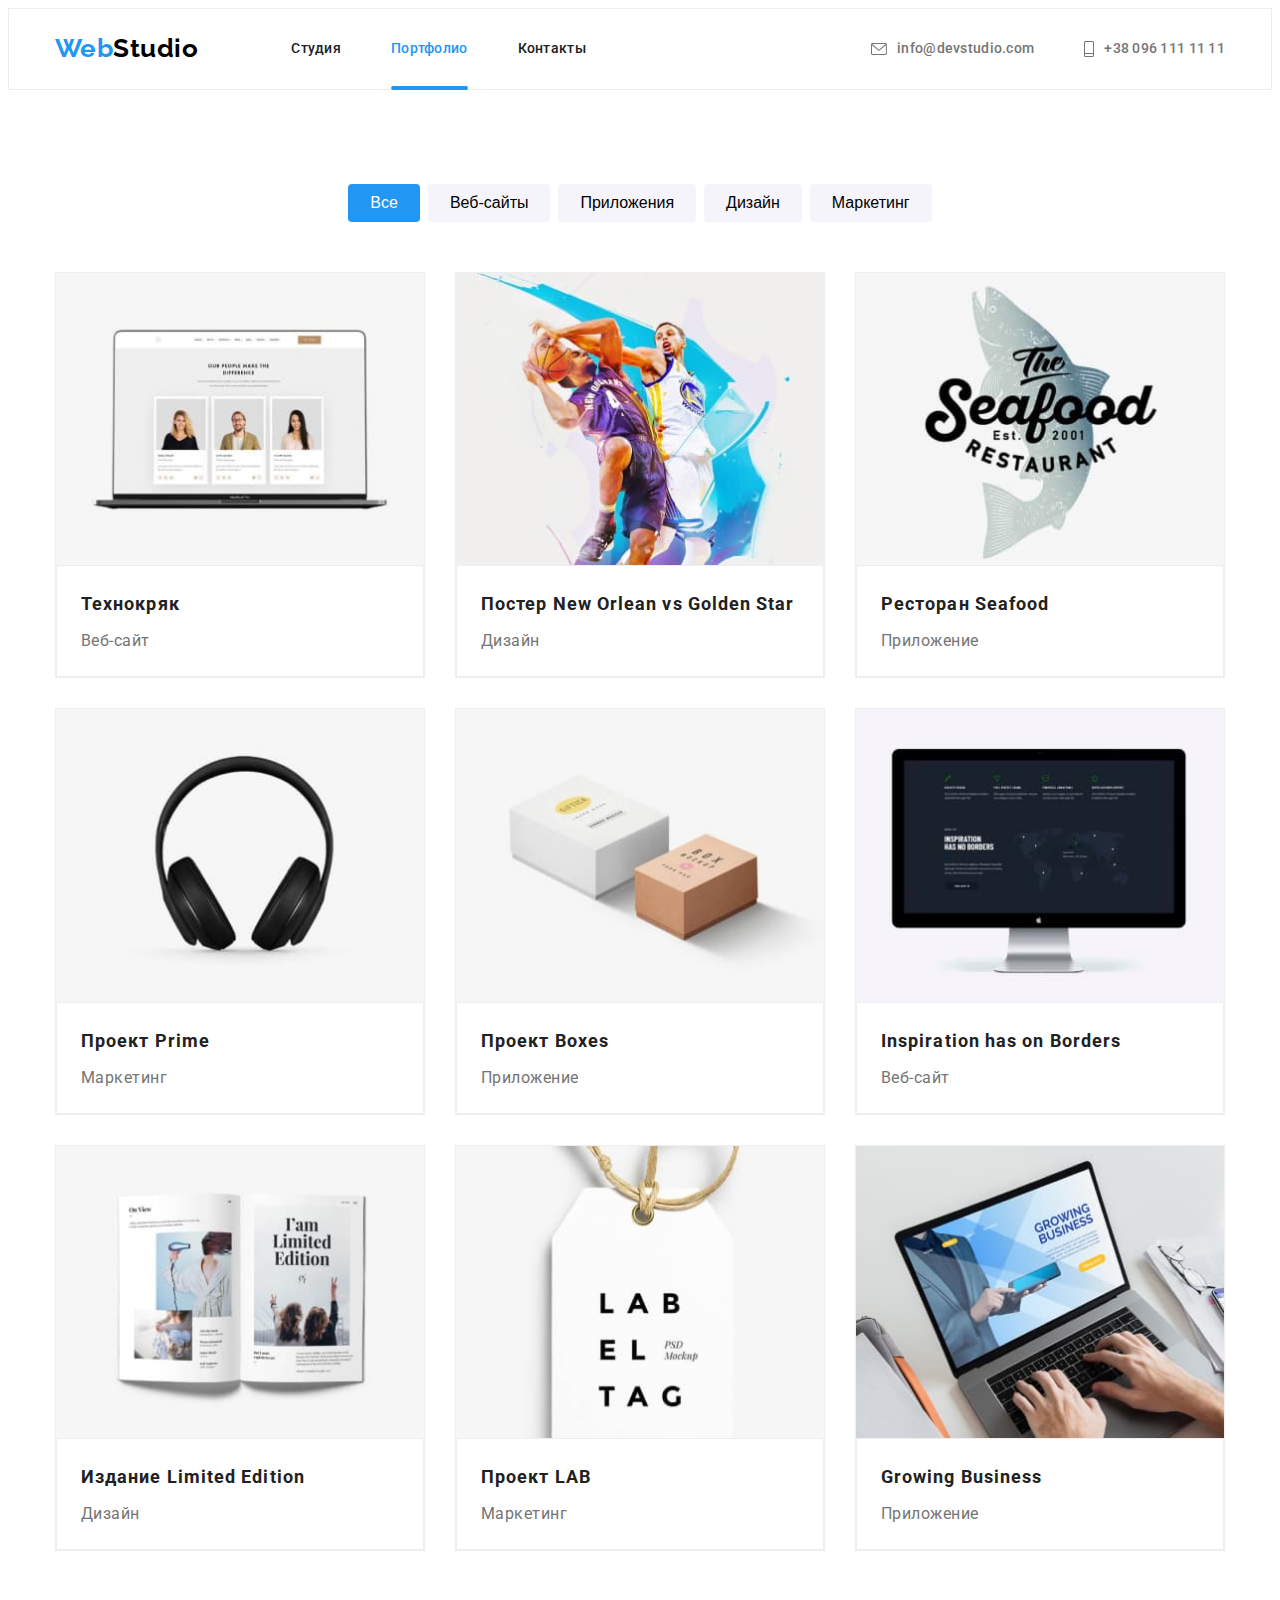
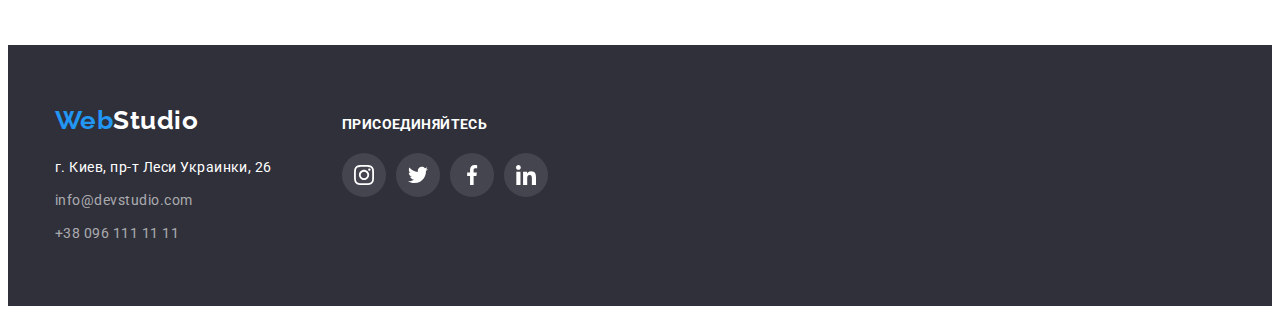
==== portfolio.html @ a9500a22 "Добавляет стартовые файлы проекта" ====
<!DOCTYPE html>
<html lang="ru">
  <head>
    <meta charset="UTF-8" />
    <meta name="viewport" content="width=device-width, initial-scale=1.0" />
    <title>Document</title>
    <link rel="preconnect" href="https://fonts.gstatic.com" />
    <link
      href="https://fonts.googleapis.com/css2?family=Raleway:wght@700&family=Roboto:wght@400;500;700;900&display=swap"
      rel="stylesheet"
    />
    <link
      rel="stylesheet"
      href="https://cdnjs.cloudflare.com/ajax/libs/modern-normalize/1.0.0/modern-normalize.min.css"
      integrity="sha512-ISS7cAi1PEhQ8jnbJpJZMd29NlhNj4AWYyLOSp2CE/CsHxTCu+r+t0D2yoJudVrd0/8fTVPUVDzY5Tvli75u/g=="
      crossorigin="anonymous"
      referrerpolicy="no-referrer"
    />
    <link rel="stylesheet" href="./css/styles.css" />
  </head>

  <body>
    <!-- Шапка сайта -->
    <header class="page-header">
      <div class="container main-nav">
        <nav class="nav">
          <a href="./index.html" class="logo">
            <span class="logo-web">Web</span
            ><span class="logo-studio">Studio</span>
          </a>

          <ul class="site-nav list">
            <li class="item"><a href="./index.html" class="link">Студия</a></li>
            <li class="item">
              <a href="./portfolio.html" class="link active-link">Портфолио</a>
            </li>
            <li class="item"><a href="#address" class="link">Контакты</a></li>
          </ul>
        </nav>

        <ul class="contact list">
          <li class="item">
            <a href="mailto:info@devstudio.com" class="contact-link mail"
              ><svg class="icon-mail" width="16" height="12">
                <use href="./images/icon.svg#icon-mail"></use>
              </svg>
              info@devstudio.com</a
            >
          </li>
          <li class="item">
            <a href="tel:+380961111111" class="contact-link tel">
              <svg class="icon-tel" width="10" height="16">
                <use href="./images/icon.svg#icon-tel"></use>
              </svg>
              +38 096 111 11 11</a
            >
          </li>
        </ul>
      </div>
    </header>

    <main>
      <section class="section">
        <div class="container">
          <h1 class="none">Портфолио</h1>
          <ul class="btn-list list">
            <li class="item">
              <button type="button" class="button-all">Все</button>
            </li>
            <li class="item">
              <button type="button" class="button-portfolio">Веб-сайты</button>
            </li>
            <li class="item">
              <button type="button" class="button-portfolio">Приложения</button>
            </li>
            <li class="item">
              <button type="button" class="button-portfolio">Дизайн</button>
            </li>
            <li class="item">
              <button type="button" class="button-portfolio">Маркетинг</button>
            </li>
          </ul>

          <ul class="portfolio-list list">
            <li class="item">
              <a class="card-link" href="">
                <div class="card">
                  <img
                    class="card-img"
                    src="./images/portolio/People.jpg"
                    alt=""
                    width="370"
                    height="294"
                  />
                  <div class="card-overlay">
                    <p class="card-text">
                      Технокряк это современная площадка распространения
                      коронавируса. Компании используют эту платформу для
                      цифрового шпионажа и атак на защищённые сервера
                      конкурентов.
                    </p>
                  </div>
                </div>
                <div class="portfolio-card">
                  <h2 class="portfolio-title">Технокряк</h2>
                  <p class="portfolio-text">Веб-сайт</p>
                </div>
              </a>
            </li>
            <li class="item">
              <a class="card-link" href="">
                <div class="card">
                  <img
                    src="./images/portolio/Poster.jpg"
                    alt=""
                    width="370"
                    height="294"
                  />
                  <div class="card-overlay">
                    <p class="card-text">
                      Технокряк это современная площадка распространения
                      коронавируса. Компании используют эту платформу для
                      цифрового шпионажа и атак на защищённые сервера
                      конкурентов.
                    </p>
                  </div>
                </div>
                <div class="portfolio-card">
                  <h2 class="portfolio-title">
                    Постер New Orlean vs Golden Star
                  </h2>
                  <p class="portfolio-text">Дизайн</p>
                </div>
              </a>
            </li>
            <li class="item">
              <a class="card-link" href="">
                <div class="card">
                  <img
                    src="./images/portolio/Seafood.jpg"
                    alt=""
                    width="370"
                    height="294"
                  />
                  <div class="card-overlay">
                    <p class="card-text">
                      Технокряк это современная площадка распространения
                      коронавируса. Компании используют эту платформу для
                      цифрового шпионажа и атак на защищённые сервера
                      конкурентов.
                    </p>
                  </div>
                </div>
                <div class="portfolio-card">
                  <h2 class="portfolio-title">Ресторан Seafood</h2>
                  <p class="portfolio-text">Приложение</p>
                </div>
              </a>
            </li>
            <li class="item">
              <a class="card-link" href="">
                <div class="card">
                  <img
                    src="./images/portolio/Headphones.jpg"
                    alt=""
                    width="370"
                    height="294"
                  />
                  <div class="card-overlay">
                    <p class="card-text">
                      Технокряк это современная площадка распространения
                      коронавируса. Компании используют эту платформу для
                      цифрового шпионажа и атак на защищённые сервера
                      конкурентов.
                    </p>
                  </div>
                </div>
                <div class="portfolio-card">
                  <h2 class="portfolio-title">Проект Prime</h2>
                  <p class="portfolio-text">Маркетинг</p>
                </div>
              </a>
            </li>
            <li class="item">
              <a class="card-link" href="">
                <div class="card">
                  <img
                    src="./images/portolio/Boxes.jpg"
                    alt=""
                    width="370"
                    height="294"
                  />
                  <div class="card-overlay">
                    <p class="card-text">
                      Технокряк это современная площадка распространения
                      коронавируса. Компании используют эту платформу для
                      цифрового шпионажа и атак на защищённые сервера
                      конкурентов.
                    </p>
                  </div>
                </div>
                <div class="portfolio-card">
                  <h2 class="portfolio-title">Проект Boxes</h2>
                  <p class="portfolio-text">Приложение</p>
                </div>
              </a>
            </li>
            <li class="item">
              <a class="card-link" href="">
                <div class="card">
                  <img
                    src="./images/portolio/Inspiration.jpg"
                    alt=""
                    width="370"
                    height="294"
                  />
                  <div class="card-overlay">
                    <p class="card-text">
                      Технокряк это современная площадка распространения
                      коронавируса. Компании используют эту платформу для
                      цифрового шпионажа и атак на защищённые сервера
                      конкурентов.
                    </p>
                  </div>
                </div>
                <div class="portfolio-card">
                  <h2 class="portfolio-title">Inspiration has on Borders</h2>
                  <p class="portfolio-text">Веб-сайт</p>
                </div>
              </a>
            </li>
            <li class="item">
              <a class="card-link" href="">
                <div class="card">
                  <img
                    src="./images/portolio/Limited.jpg"
                    alt=""
                    width="370"
                    height="294"
                  />
                  <div class="card-overlay">
                    <p class="card-text">
                      Технокряк это современная площадка распространения
                      коронавируса. Компании используют эту платформу для
                      цифрового шпионажа и атак на защищённые сервера
                      конкурентов.
                    </p>
                  </div>
                </div>
                <div class="portfolio-card">
                  <h2 class="portfolio-title">Издание Limited Edition</h2>
                  <p class="portfolio-text">Дизайн</p>
                </div>
              </a>
            </li>
            <li class="item">
              <a class="card-link" href="">
                <div class="card">
                  <img
                    src="./images/portolio/LAB.jpg"
                    alt=""
                    width="370"
                    height="294"
                  />
                  <div class="card-overlay">
                    <p class="card-text">
                      Технокряк это современная площадка распространения
                      коронавируса. Компании используют эту платформу для
                      цифрового шпионажа и атак на защищённые сервера
                      конкурентов.
                    </p>
                  </div>
                </div>
                <div class="portfolio-card">
                  <h2 class="portfolio-title">Проект LAB</h2>
                  <p class="portfolio-text">Маркетинг</p>
                </div>
              </a>
            </li>
            <li class="item">
              <a class="card-link" href="">
                <div class="card">
                  <img
                    src="./images/portolio/Growing.jpg"
                    alt=""
                    width="370"
                    height="294"
                  />
                  <div class="card-overlay">
                    <p class="card-text">
                      Технокряк это современная площадка распространения
                      коронавируса. Компании используют эту платформу для
                      цифрового шпионажа и атак на защищённые сервера
                      конкурентов.
                    </p>
                  </div>
                </div>
                <div class="portfolio-card">
                  <h2 class="portfolio-title">Growing Business</h2>
                  <p class="portfolio-text">Приложение</p>
                </div>
              </a>
            </li>
          </ul>
        </div>
      </section>
    </main>

    <!-- Футер -->
    <footer class="footer">
      <div class="container">
        <div class="footer-address">
          <a href="./index.html" class="logotip">
            <span class="logo-web">Web</span
            ><span class="logo-studio white-color">Studio</span>
          </a>
          <address class="address">
            <p class="town">г. Киев, пр-т Леси Украинки, 26</p>
            <ul class="footer-list list">
              <li class="item">
                <a href="mailto:info@devstudio.com" class="footer-link">
                  info@devstudio.com</a
                >
              </li>
              <li class="item">
                <a href="tel:+380961111111" class="footer-link"
                  >+38 096 111 11 11</a
                >
              </li>
            </ul>
          </address>
        </div>
        <div class="footer-social">
          <p class="footer-title">присоединяйтесь</p>
          <ul class="footer-social-list list">
            <li class="item">
              <a href="" class="footer-social-link">
                <svg class="footer-icon-insta" width="20" height="20">
                  <use href="./images/icon.svg#icon-instagram"></use>
                </svg>
              </a>
            </li>
            <li class="item">
              <a href="" class="footer-social-link">
                <svg class="footer-icon-twitter" width="20" height="20">
                  <use href="./images/icon.svg#icon-twitter"></use>
                </svg>
              </a>
            </li>
            <li class="item">
              <a href="" class="footer-social-link">
                <svg class="footer-icon-fb" width="20" height="20">
                  <use href="./images/icon.svg#icon-facebook"></use>
                </svg>
              </a>
            </li>
            <li class="item">
              <a href="" class="footer-social-link">
                <svg class="footer-icon-linkedin" width="20" height="20">
                  <use href="./images/icon.svg#icon-linkedin"></use>
                </svg>
              </a>
            </li>
          </ul>
        </div>
      </div>
    </footer>
  </body>
</html>
---- css/styles.css ----
/* цвет основного текста  #757575 */
/* вторичный цвет текста  #212121;
 */
/* белый #FFFFFF  */
/* акцент c #2196F3*/
/* вторичный цвет фона #2196F3; */

html {
  box-sizing: border-box;
}

*,
*::before,
*::after {
  box-sizing: inherit;
}

:root {
  --primary-text-color: #757575;
  --title-text-color: #212121;
  --accent-color: #2196f3;
  --primary-white-color: #ffffff;
  --primary-black-color: #000000;
  --bgd-color: #2f303a;
  --grey-color: #f5f4fa;
  --klients-fill: #afb1b8;
}

body {
  background-color: var(--primary-white-color);
  font-family: 'Roboto', sans-serif;
  color: var(--title-text-color);
  letter-spacing: 0.03em;
}

.container {
  width: 1200px;
  padding-left: 15px;
  padding-right: 15px;
  margin-left: auto;
  margin-right: auto;
}

.list {
  padding: 0;
  margin: 0;
  list-style: none;
}

img {
  display: block;
  max-width: 100%;
  height: auto;
}

a {
  text-decoration: none;
}

/* Header */

.page-header {
  border: 1px solid #ececec;
}

/* logo */

.logo-web {
  color: var(--accent-color);
}

.logo-studio {
  color: var(--primary-black-color);
}

.logo-studio.white-color {
  color: var(--primary-white-color);
}

.logo {
  font-family: 'Raleway', sans-serif;
  font-weight: 700;
  font-size: 26px;
  line-height: 1.19;
  padding-top: 24px;
  padding-bottom: 25px;
}

.logo:hover,
.logotip:hover {
  color: var(--accent-color);
  transition: color 250ms cubic-bezier(0.4, 0, 0.2, 1);
}

/* Nav */

.main-nav,
.nav {
  display: flex;
  align-items: center;
}

.site-nav {
  display: flex;
  margin-top: 0;
  margin-bottom: 0;
  margin-left: 93px;
  padding: 0;
}

.site-nav .item + .item {
  margin-left: 50px;
}

/*.site-nav .site-nav-li {
  margin-right: 50px;
}

.site-nav .site-nav-li:last-child {
  margin-right: 0;
}*/

/*.site-nav .site-nav-li:not(:last-child) {
  margin-right: 50px
}*/

.site-nav .link {
  position: relative;
  display: block;
  font-weight: 500;
  font-size: 14px;
  line-height: 1.14;
  letter-spacing: 0.02em;
  padding-top: 32px;
  padding-bottom: 32px;
}

/* Contact */

.contact {
  display: flex;
  margin: 0;
  padding: 0;
  margin-left: auto;
}

.contact .item {
  display: flex;
  align-items: center;
}

.contact .item + .item {
  margin-left: 50px;
}

.contact .contact-link {
  display: flex;
  align-items: center;
  color: var(--primary-text-color);
  fill: var(--primary-text-color);

  font-weight: 500;
  font-size: 14px;
  line-height: 1.14;
  letter-spacing: 0.02em;

  padding-top: 32px;
  padding-bottom: 32px;
}

.site-nav .link:hover,
.site-nav .link:focus,
.contact .contact-link:hover,
.contact .contact-link:focus,
.site-nav .active-link {
  color: var(--accent-color);
  fill: var(--accent-color);
  transition: color 250ms cubic-bezier(0.4, 0, 0.2, 1),
    fill 250ms cubic-bezier(0.4, 0, 0.2, 1);
}

.link.active-link::after {
  position: absolute;
  content: '';
  width: 100%;
  height: 4px;
  bottom: -1px;
  left: 0;
  background: var(--accent-color);
  border-radius: 2px;
}

.icon-mail,
.icon-tel {
  margin-right: 10px;
}

/* .mail::before {
  display: inline-flex;
  content: '';
  width: 16px;
  height: 12px;
  margin-right: 10px;
  background: var(--primary-white-color);
  background-image: url(../images/icons.svg/mail.svg);
  background-size: contain;
  background-repeat: no-repeat;
} */

/* .tel::before {
  display: inline-flex;
  content: '';
  width: 10px;
  height: 16px;
  margin-right: 10px;
  background: var(--primary-white-color);
  background-image: url(../images/icons.svg/tel.svg);
  background-size: contain;
  background-repeat: no-repeat; } */

.link {
  color: var(--title-text-color);
}

/* Hero */

.hero {
  background-image: linear-gradient(
      to right,
      rgba(47, 48, 58, 0.4),
      rgba(47, 48, 58, 0.4)
    ),
    url('../images/hero.jpg');
  background-color: var(--bgd-color);
  background-repeat: no-repeat;
  background-position: center;
  background-size: cover;

  max-width: 1600px;
  height: 600px;
  text-align: center;

  padding-top: 200px;
  padding-bottom: 200px;
  margin-left: auto;
  margin-right: auto;
}

.hero-title {
  color: var(--primary-white-color);
  font-weight: 900;
  font-size: 44px;
  line-height: 1.36;
  letter-spacing: 0.06em;
  text-transform: uppercase;

  width: 696px;
  margin-top: 0;
  margin-bottom: 30px;
  margin-left: auto;
  margin-right: auto;
}

/* Backdrop */

.backdrop {
  position: fixed;
  top: 0;
  left: 0;

  width: 100%;
  height: 100%;

  background: rgba(0, 0, 0, 0.2);
  opacity: 1;
  transition: opacity 250ms cubic-bezier(0.4, 0, 0.2, 1);
}

.backdrop.is-hidden {
  opacity: 0;
  pointer-events: none;
}

.backdrop.is-hidden .modal {
  transform: translate(-50%, -50%) scale(0.9);
}

.modal {
  position: absolute;
  top: 50%;
  left: 50%;
  transform: translate(-50%, -50%) scale(1);
  transition: transform 250ms cubic-bezier(0.4, 0, 0.2, 1);

  min-width: 528px;
  min-height: 581px;
  padding: 8px;

  background-color: var(--primary-white-color);
  box-shadow: 0px 1px 3px rgba(0, 0, 0, 0.12), 0px 1px 1px rgba(0, 0, 0, 0.14),
    0px 2px 1px rgba(0, 0, 0, 0.2);
  border-radius: 4px;
}

/* Button */

.button {
  display: block;
  color: var(--primary-white-color);
  background-color: var(--accent-color);
  font-weight: 700;
  font-size: 16px;
  line-height: 1.87;
  text-align: center;
  letter-spacing: 0.06em;
  cursor: pointer;
  border-radius: 4px;
  border: 0;
  box-shadow: 0px 4px 4px rgba(0, 0, 0, 0.15);
  padding: 10px 32px;
  margin: 0 auto;
  min-width: 200px;
  transition: background-color 250ms cubic-bezier(0.4, 0, 0.2, 1);
}

.button-modal {
  position: absolute;
  top: 8px;
  right: 8px;
  padding: 0;

  width: 30px;
  height: 30px;

  display: flex;
  justify-content: center;
  align-items: center;

  background: var(--primary-white-color);
  border: 1px solid rgba(0, 0, 0, 0.1);
  border-radius: 50%;
}

.button-modal:hover,
.button-modal:focus {
  cursor: pointer;
  transition: background-color 250ms cubic-bezier(0.4, 0, 0.2, 1);
}

.cross-icon {
  fill: currentColor;
}

.button-portfolio {
  display: block;
  background-color: var(--grey-color);
  font-weight: 500;
  font-size: 16px;
  line-height: 1.62;
  text-align: center;
  cursor: pointer;
  outline: none;
  border: 0;
  border-radius: 4px;
  padding: 6px 22px;
}

.button-all {
  display: block;
  color: var(--primary-white-color);
  background-color: var(--accent-color);
  font-weight: 500;
  font-size: 16px;
  line-height: 1.62;
  text-align: center;
  outline: none;
  border: 0;
  border-radius: 4px;
  padding: 6px 22px;
}

.button-all:hover,
.button-all:focus,
.button-portfolio:hover,
.button-portfolio:focus {
  color: var(--primary-white-color);
  background-color: var(--accent-color);
  outline: none;
  border: 0;
  box-shadow: 0px 3px 1px rgba(0, 0, 0, 0.1), 0px 1px 2px rgba(0, 0, 0, 0.08),
    0px 2px 2px rgba(0, 0, 0, 0.12);
  transition: background-color 250ms cubic-bezier(0.4, 0, 0.2, 1);
}

/* Section */

.section {
  padding-top: 94px;
  padding-bottom: 94px;
}

.team {
  background-color: var(--grey-color);
}

.section-title {
  font-weight: 700;
  font-size: 36px;
  line-height: 1.16;
  text-align: center;
  margin-top: 0;
  margin-bottom: 50px;
}

.no-pdn-top {
  padding-top: 0;
}

.none {
  display: none;
}

/* Portflio */

.btn-list {
  display: flex;
  margin-bottom: 50px;
  justify-content: center;
}

.btn-list .item:hover,
.btn-list .item:focus {
  box-shadow: 0px 3px 1px rgba(0, 0, 0, 0.1), 0px 1px 2px rgba(0, 0, 0, 0.08),
    0px 2px 2px rgba(0, 0, 0, 0.12);
  cursor: pointer;
  transition: background-color 250ms cubic-bezier(0.4, 0, 0.2, 1),
    box-shadow 250ms cubic-bezier(0.4, 0, 0.2, 1);
}

.btn-list .item + .item {
  margin-left: 8px;
}

.portfolio-list {
  display: flex;
  flex-wrap: wrap;
}

.portfolio-list .item {
  width: 370px;
  margin-right: 30px;
  margin-bottom: 30px;
  border: 1px solid #eeeeee;
}

.portfolio-list .item:nth-child(3n) {
  margin-right: 0;
}

.portfolio-list .item:nth-last-child(-n + 3) {
  margin-bottom: 0;
}

.portfolio-list .item:hover,
.portfolio-list .item:focus {
  box-shadow: 0px 1px 1px rgba(0, 0, 0, 0.12), 0px 4px 4px rgba(0, 0, 0, 0.06),
    1px 4px 6px rgba(0, 0, 0, 0.16);
  cursor: pointer;
  transition: box-shadow 250ms cubic-bezier(0.4, 0, 0.2, 1);
}

.portfolio-list .card-link {
  display: block;
  color: var(--primary-text-color);
  transition: box-shadow 250ms cubic-bezier(0.4, 0, 0.2, 1);
}

.portfolio-list .card-link:hover,
.portfolio-list .card-link:focus {
  box-shadow: 0px 1px 1px rgba(0, 0, 0, 0.12), 0px 4px 4px rgba(0, 0, 0, 0.06),
    1px 4px 6px rgba(0, 0, 0, 0.16);
  transition: box-shadow 250ms cubic-bezier(0.4, 0, 0.2, 1);
}

/* Альтернатива */

/* .portfolio-list .item:nth-child(3n) {
  margin-right: 30px;
} */

/* .portfolio-list .item:not(:nth-last-child(-n+3)) {
  margin-bottom: 30px;
} */

/* .portfolio-list .item {
  width: calc((100% - 60px)/3);
  margin-right: 30px;
} */

.portfolio-list .card {
  position: relative;
  overflow: hidden;
}

.portfolio-list .card-img {
  display: block;
}

.portfolio-list .card-overlay {
  position: absolute;
  z-index: 1;
  display: flex;
  align-items: center;

  width: 100%;
  height: 294px;

  background: var(--accent-color);
  padding: 24px;

  transition: transform 250ms cubic-bezier(0.4, 0, 0.2, 1);
}

.portfolio-list .card-link:hover .card-overlay,
.portfolio-list .card-link:focus .card-overlay {
  transform: translateY(-100%);
  transition: background-color 250ms cubic-bezier(0.4, 0, 0.2, 1),
    transform 250ms cubic-bezier(0.4, 0, 0.2, 1);
}

.portfolio-list .card-text {
  font-size: 18px;
  line-height: 1.556;
  color: var(--primary-white-color);
  margin: 0;
  padding: 0;
  bottom: 0;
}

.portfolio-list .portfolio-card {
  padding: 20px 24px;
  border: 1px solid #eeeeee;
}

.portfolio-title {
  font-weight: 700;
  font-size: 18px;
  line-height: 2;
  letter-spacing: 0.06em;
  margin-top: 0;
  margin-bottom: 4px;
  color: var(--title-text-color);
}

.portfolio-text {
  color: var(--primary-text-color);
  font-size: 16px;
  line-height: 1.87;
  margin-top: 0;
  margin-bottom: 0;
}

/* Features */

.feature-list {
  display: flex;
  margin: 0;
  padding: 0;
}

.feature-list .item {
  width: 270px;
}

.feature-list .item + .item {
  margin-left: 30px;
}

.feature-list .item::before {
  display: block;
  content: '';
  /* width: 270px; */
  height: 120px;
  background: var(--grey-color);
  border-radius: 4px;
  margin-bottom: 30px;
}

.feature-list .item:nth-child(1):before {
  background-image: url(../images/icons.svg/antenna\ 1.svg);
  background-repeat: no-repeat;
  background-position: center;
}

.feature-list .item:nth-child(2):before {
  background-image: url(../images/icons.svg/clock\ 1.svg);
  background-repeat: no-repeat;
  background-position: center;
}

.feature-list .item:nth-child(3):before {
  background-image: url(../images/icons.svg/diagram\ 1.svg);
  background-repeat: no-repeat;
  background-position: center;
}

.feature-list .item:nth-child(4):before {
  background-image: url(../images/icons.svg/astronaut\ 1.svg);
  background-repeat: no-repeat;
  background-position: center;
}

.feature-list .title {
  font-weight: 700;
  font-size: 14px;
  line-height: 1.14;
  text-transform: uppercase;
  margin-top: 0;
  margin-bottom: 10px;
}

.feature-list .text {
  color: var(--primary-text-color);
  font-size: 14px;
  line-height: 1.71;
  margin: 0;
  padding: 0;
}
/* Job-list */

.job-list {
  display: flex;
  position: relative;
}

.job-list .item {
  position: relative;
}

.job-list .text-action {
  position: absolute;
  margin: 0;
  padding: 0;
  bottom: 0;
  left: 0;

  width: 100%;
  height: 70px;

  display: flex;
  justify-content: center;
  align-items: center;

  background: rgba(47, 48, 58, 0.8);
  font-weight: 700;
  font-size: 14px;
  line-height: 1.14;
  text-align: center;
  text-transform: uppercase;
  color: var(--primary-white-color);
}

.job-list .item + .item {
  margin-left: 30px;
}

/* Team */

.team-list {
  display: flex;
}

.team-list .item {
  background: var(--primary-white-color);
  box-shadow: 0px 1px 3px rgba(0, 0, 0, 0.12), 0px 1px 1px rgba(0, 0, 0, 0.14),
    0px 2px 1px rgba(0, 0, 0, 0.2);
  border-radius: 0px 0px 4px 4px;
}

.team-list .item + .item {
  margin-left: 30px;
}

.team-list .card {
  font-weight: 500;
  font-size: 16px;
  line-height: 1.19;
  text-align: center;

  margin: 0;
  padding-top: 30px;
  padding-bottom: 30px;
  padding-left: 32px;
  padding-right: 32px;
}

.team-list .title {
  margin-top: 0;
  margin-bottom: 10px;
  padding: 0;
}

.team-list .text {
  color: var(--primary-text-color);
  margin-top: 0;
  margin-bottom: 10px;
  padding: 0;
}

.social-networks {
  display: flex;
}

.social-networks .item {
  /* display: inline-flex;
  align-items: center;
  width: 44px;
  height: 44px;
  background: var(--primary-white-color);
  background-size: 20px;
  background-repeat: no-repeat;
  background-position: center;
  border-radius: 50%; */
  box-shadow: none;
}

.social-networks .item + .item {
  margin-left: 10px;
}

.social-networks .social-link {
  display: inline-flex;
  justify-content: center;
  align-items: center;

  width: 44px;
  height: 44px;
  border-radius: 50%;

  background: var(--primary-white-color);
  fill: var(--klients-fill);
}

.social-networks .social-link:hover,
.social-networks .social-link:focus {
  fill: var(--primary-white-color);
  background: var(--accent-color);
  cursor: pointer;
  transition: background-color 250ms cubic-bezier(0.4, 0, 0.2, 1),
    fill 250ms cubic-bezier(0.4, 0, 0.2, 1);
}

/* .social-networks .item:nth-child(1) {
  background-image: url(../images/icons.svg/instagram2.svg);
}

.social-networks .item:nth-child(2) {
  background-image: url(../images/icons.svg/twitter2.svg);
}

.social-networks .item:nth-child(3) {
  background-image: url(../images/icons.svg/facebook2.svg);
}

.social-networks .item:nth-child(4) {
  background-image: url(../images/icons.svg/linkedin2.svg);
}

.social-networks .item:hover {
  background-color: var(--accent-color);
  cursor: pointer;
}

.social-networks .item:nth-child(1):hover {
  background-image: url(../images/icons.svg/instagram.svg);
}

.social-networks .item:nth-child(2):hover {
  background-image: url(../images/icons.svg//twitter.svg);
}

.social-networks .item:nth-child(3):hover {
  background-image: url(../images/icons.svg/facebook.svg);
}

.social-networks .item:nth-child(4):hover {
  background-image: url(../images/icons.svg/linkedin.svg);
} */

/* Company-list */

.company-list {
  display: flex;
}

.company-list .item {
  display: inline-flex;
  align-items: center;
  justify-content: center;

  outline: none;
}

.company-list .item + .item {
  margin-left: 30px;
}

.company-list .company-link {
  fill: var(--klients-fill);
  /* padding: 16px 32px; */
  display: flex;
  align-items: center;
  justify-content: center;

  width: 170px;
  height: 92px;
  border: 1px solid #afb1b8;
  border-radius: 4px;
  padding: 16px 32px;
  transition: fill 250ms cubic-bezier(0.4, 0, 0.2, 1),
    border-color 250ms cubic-bezier(0.4, 0, 0.2, 1);
}

.company-list .company-link:hover,
.company-list .company-link:focus {
  fill: var(--accent-color);
  border: 1px solid var(--accent-color);
  transition: fill 250ms cubic-bezier(0.4, 0, 0.2, 1),
    border-color 250ms cubic-bezier(0.4, 0, 0.2, 1);
}

/* .company-list .item:nth-child(1) {
  background-image: url(../images/icons.svg/Logo1.svg);
  background-repeat: no-repeat;
  background-position: center;
}

.company-list .item:nth-child(2) {
  background-image: url(../images/icons.svg/Logo2.svg);
  background-repeat: no-repeat;
  background-position: center;
}

.company-list .item:nth-child(3) {
  background-image: url(../images/icons.svg/Logo3.svg);
  background-repeat: no-repeat;
  background-position: center;
}

.company-list .item:nth-child(4) {
  background-image: url(../images/icons.svg/Logo4.svg);
  background-repeat: no-repeat;
  background-position: center;
}

.company-list .item:nth-child(5) {
  background-image: url(../images/icons.svg/Logo5.svg);
  background-repeat: no-repeat;
  background-position: center;
}

.company-list .item:nth-child(6) {
  background-image: url(../images/icons.svg/Logo6.svg);
  background-repeat: no-repeat;
  background-position: center;
}

.company-list .item:hover {
  fill: var(--accent-color);
  border: 1px solid var(--accent-color);
} */

/* Footer */

.footer {
  background-color: var(--bgd-color);
  padding-top: 60px;
  padding-bottom: 60px;
}

.footer .container {
  display: flex;
  align-items: baseline;
}

.footer-address {
  margin-right: 70px;
}

.logotip {
  display: block;
  font-family: 'Raleway', sans-serif;
  font-weight: 700;
  font-size: 26px;
  line-height: 1.19;
  margin-bottom: 20px;
}

.address {
  font-style: inherit;
}

.address .town {
  color: var(--primary-white-color);
  font-size: 14px;
  line-height: 1.71;
  margin-top: 0;
  margin-bottom: 9px;
}

.address .footer-link {
  color: rgba(255, 255, 255, 0.6);
  font-size: 14px;
  line-height: 1.71;
}

.address .footer-link:hover,
.address .footer-link:focus {
  color: var(--accent-color);
  transition: color 250ms cubic-bezier(0.4, 0, 0.2, 1);
}

.footer-list .item + .item {
  margin-top: 9px;
}

.footer-title {
  color: var(--primary-white-color);
  font-weight: 700;
  font-size: 14px;
  line-height: 1.14;
  letter-spacing: 0.03em;
  margin-top: 0;
  margin-bottom: 20px;
  text-transform: uppercase;
}

.footer-social-list {
  display: flex;
}

/* .footer-social-list .item {
  width: 44px;
  height: 44px;
  background: rgba(255, 255, 255, 0.1);
  background-repeat: no-repeat;
  background-position: center;
  border-radius: 50%;
} */

.footer-social-list .item + .item {
  margin-left: 10px;
}

.footer-social-list .footer-social-link {
  display: inline-flex;
  justify-content: center;
  align-items: center;

  width: 44px;
  height: 44px;
  border-radius: 50%;

  fill: var(--primary-white-color);
  background: rgba(255, 255, 255, 0.1);
}

.footer-social-list .footer-social-link:hover,
.footer-social-list .footer-social-link:focus {
  background: var(--accent-color);
  transition: background-color 250ms cubic-bezier(0.4, 0, 0.2, 1);
}

/* 
.footer-social-list .item:nth-child(1) {
  background-image: url(../images/icons.svg/instagram.svg);
}

.footer-social-list .item:nth-child(2) {
  background-image: url(../images/icons.svg/twitter.svg);
}

.footer-social-list .item:nth-child(3) {
  background-image: url(../images/icons.svg/facebook.svg);
}

.footer-social-list .item:nth-child(4) {
  background-image: url(../images/icons.svg/linkedin.svg);
}

.footer-social-list .item:hover {
  background-color: var(--accent-color);
  cursor: pointer;
} */
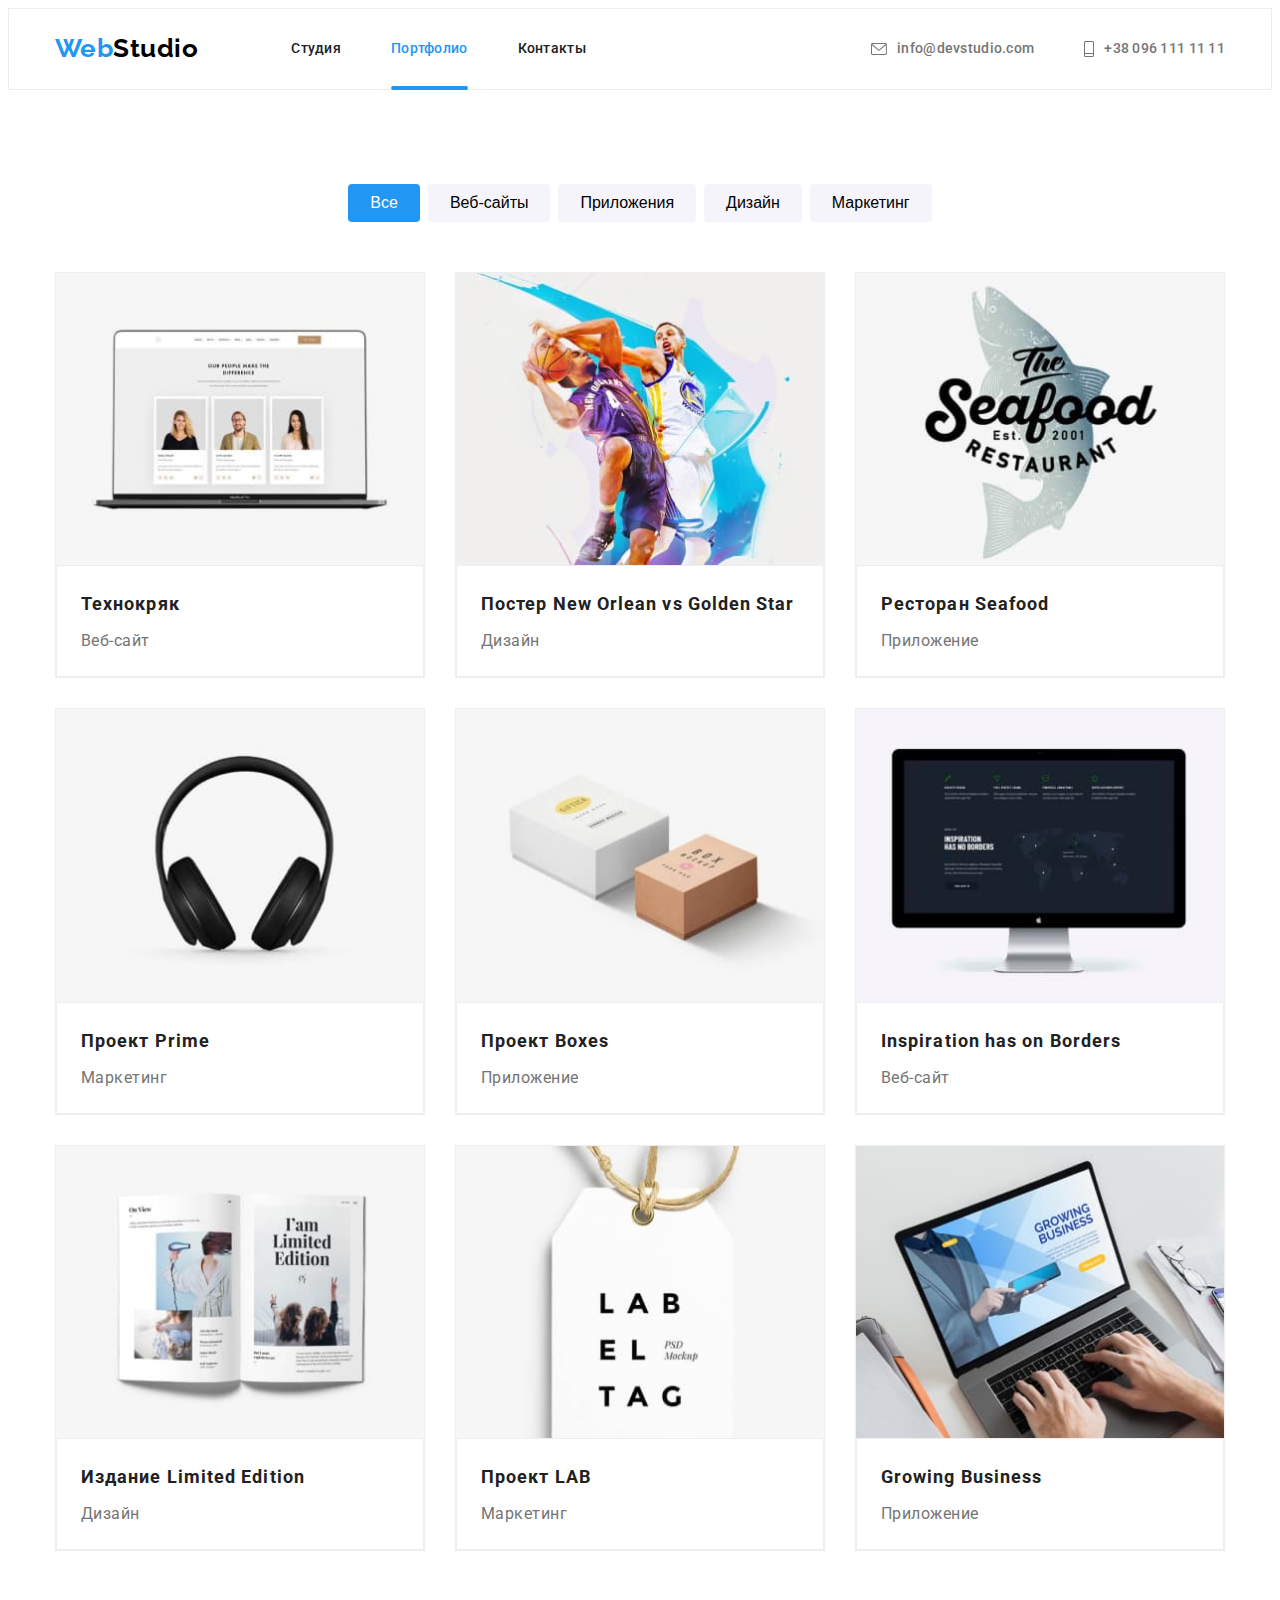
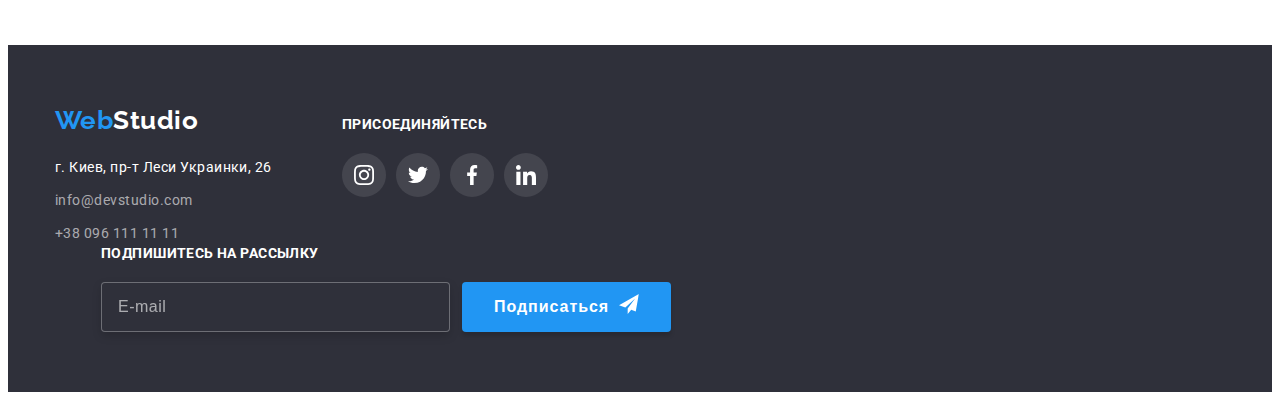
==== commit 197df236: "Добавляет изменения" ====
--- a/portfolio.html
+++ b/portfolio.html
@@ -364,6 +364,24 @@
           </ul>
         </div>
       </div>
+
+      <form class="subscribe">
+        <p class="footer-title">подпишитесь на рассылку</p>
+        <div class="form">
+          <input
+            class="input-mail"
+            type="email"
+            name="mail"
+            placeholder="E-mail"
+          />
+          <button class="button" type="submit">
+            Подписаться
+            <svg class="send-icon" width="24" height="24">
+              <use href="./images/icons.svg/send.svg#icon-icon-send"></use>
+            </svg>
+          </button>
+        </div>
+      </form>
     </footer>
   </body>
 </html>
--- a/css/styles.css
+++ b/css/styles.css
@@ -259,47 +259,6 @@
   margin-bottom: 30px;
   margin-left: auto;
   margin-right: auto;
-}
-
-/* Backdrop */
-
-.backdrop {
-  position: fixed;
-  top: 0;
-  left: 0;
-
-  width: 100%;
-  height: 100%;
-
-  background: rgba(0, 0, 0, 0.2);
-  opacity: 1;
-  transition: opacity 250ms cubic-bezier(0.4, 0, 0.2, 1);
-}
-
-.backdrop.is-hidden {
-  opacity: 0;
-  pointer-events: none;
-}
-
-.backdrop.is-hidden .modal {
-  transform: translate(-50%, -50%) scale(0.9);
-}
-
-.modal {
-  position: absolute;
-  top: 50%;
-  left: 50%;
-  transform: translate(-50%, -50%) scale(1);
-  transition: transform 250ms cubic-bezier(0.4, 0, 0.2, 1);
-
-  min-width: 528px;
-  min-height: 581px;
-  padding: 8px;
-
-  background-color: var(--primary-white-color);
-  box-shadow: 0px 1px 3px rgba(0, 0, 0, 0.12), 0px 1px 1px rgba(0, 0, 0, 0.14),
-    0px 2px 1px rgba(0, 0, 0, 0.2);
-  border-radius: 4px;
 }
 
 /* Button */
@@ -992,3 +951,212 @@
   background-color: var(--accent-color);
   cursor: pointer;
 } */
+
+.subscribe {
+  width: 570px;
+  margin-left: 93px;
+}
+
+.subscribe .form {
+  display: flex;
+}
+
+.subscribe .input-mail {
+  width: 358px;
+  height: 50px;
+  padding: 15px 16px;
+  margin-right: 12px;
+
+  font-size: 16px;
+  line-height: 1.25;
+  align-items: center;
+  letter-spacing: 0.03em;
+
+  color: rgba(255, 255, 255, 0.6);
+  background: var(--bgd-color);
+  border: 1px solid rgba(255, 255, 255, 0.3);
+  filter: drop-shadow(0px 4px 4px rgba(0, 0, 0, 0.15));
+  border-radius: 4px;
+}
+
+.subscribe .input-mail::placeholder {
+  color: rgba(255, 255, 255, 0.6);
+}
+
+.subscribe .button {
+  display: flex;
+}
+
+.send-icon {
+  fill: currentColor;
+  width: 24px;
+  height: 24px;
+  margin-left: 10px;
+}
+
+/* Backdrop */
+
+.backdrop {
+  position: fixed;
+  top: 0;
+  left: 0;
+
+  width: 100%;
+  height: 100%;
+
+  background: rgba(0, 0, 0, 0.2);
+  opacity: 1;
+  transition: opacity 250ms cubic-bezier(0.4, 0, 0.2, 1);
+}
+
+.backdrop.is-hidden {
+  opacity: 0;
+  pointer-events: none;
+}
+
+.backdrop.is-hidden .modal {
+  transform: translate(-50%, -50%) scale(0.9);
+}
+
+.modal {
+  position: absolute;
+  top: 50%;
+  left: 50%;
+  transform: translate(-50%, -50%) scale(1);
+  transition: transform 250ms cubic-bezier(0.4, 0, 0.2, 1);
+
+  min-width: 528px;
+  min-height: 581px;
+  padding: 8px;
+
+  background-color: var(--primary-white-color);
+  box-shadow: 0px 1px 3px rgba(0, 0, 0, 0.12), 0px 1px 1px rgba(0, 0, 0, 0.14),
+    0px 2px 1px rgba(0, 0, 0, 0.2);
+  border-radius: 4px;
+}
+
+/* Form styles */
+.user-form {
+  padding: 40px;
+}
+
+.caption-form {
+  color: var(--title-text-color);
+  font-weight: 700;
+  font-size: 20px;
+  line-height: 1.15;
+  text-align: center;
+  letter-spacing: 0.03em;
+  margin-top: 0;
+  margin-bottom: 12px;
+}
+
+.label-form {
+  display: flex;
+  flex-direction: column;
+  margin-bottom: 10px;
+}
+
+.text-form {
+  color: var(--primary-text-color);
+  font-size: 12px;
+  line-height: 1.16;
+  letter-spacing: 0.01em;
+  margin-bottom: 4px;
+}
+
+.field-form {
+  display: flex;
+  position: relative;
+}
+
+.input-form {
+  width: 100%;
+  height: 40px;
+  padding-left: 42px;
+  padding-right: 42px;
+  font-size: 14px;
+  line-height: 1.14;
+  letter-spacing: 0.01em;
+  border: 1px solid rgba(33, 33, 33, 0.2);
+  border-radius: 4px;
+  transition: border-color 250ms cubic-bezier(0.4, 0, 0.2, 1);
+}
+
+.icon-form {
+  position: absolute;
+
+  left: 12px;
+  top: 50%;
+  transform: translateY(-50%);
+
+  fill: currentColor;
+  transition: color 250ms cubic-bezier(0.4, 0, 0.2, 1);
+}
+
+.comment {
+  width: 100%;
+  height: 120px;
+  padding: 12px 16px;
+  font-size: 14px;
+  line-height: 1.14;
+  letter-spacing: 0.01em;
+  border: 1px solid rgba(33, 33, 33, 0.2);
+  border-radius: 4px;
+  transition: border-color 250ms cubic-bezier(0.4, 0, 0.2, 1);
+  resize: none;
+}
+
+.input-form:focus,
+.comment:focus {
+  outline: none;
+  border-color: var(--accent-color);
+}
+
+.input-form:focus + .icon-form {
+  color: var(--accent-color);
+}
+
+.comment:placeholder-shown {
+  color: rgba(117, 117, 117, 0.5);
+}
+
+.check-form {
+  display: inline-flex;
+  margin-right: 7px;
+}
+
+.agree-form {
+  font-size: 14px;
+  line-height: 1.71;
+  letter-spacing: 0.03em;
+  color: var(--primary-text-color);
+}
+
+.check-icon {
+  width: 16px;
+  height: 15px;
+
+  border: 2px solid var(--title-text-color);
+  border-radius: 2px;
+  cursor: pointer;
+  margin-right: 7px;
+
+  transition: background-color 250ms cubic-bezier(0.4, 0, 0.2, 1),
+    border-color 250ms cubic-bezier(0.4, 0, 0.2, 1),
+    background-image 250ms cubic-bezier(0.4, 0, 0.2, 1);
+}
+
+.check-form:checked + .check-icon {
+  background-color: var(--accent-color);
+  border-color: var(--accent-color);
+}
+
+.link-form {
+  color: var(--accent-color);
+  text-decoration: underline;
+}
+
+.btn-send {
+  margin-top: 30px;
+}
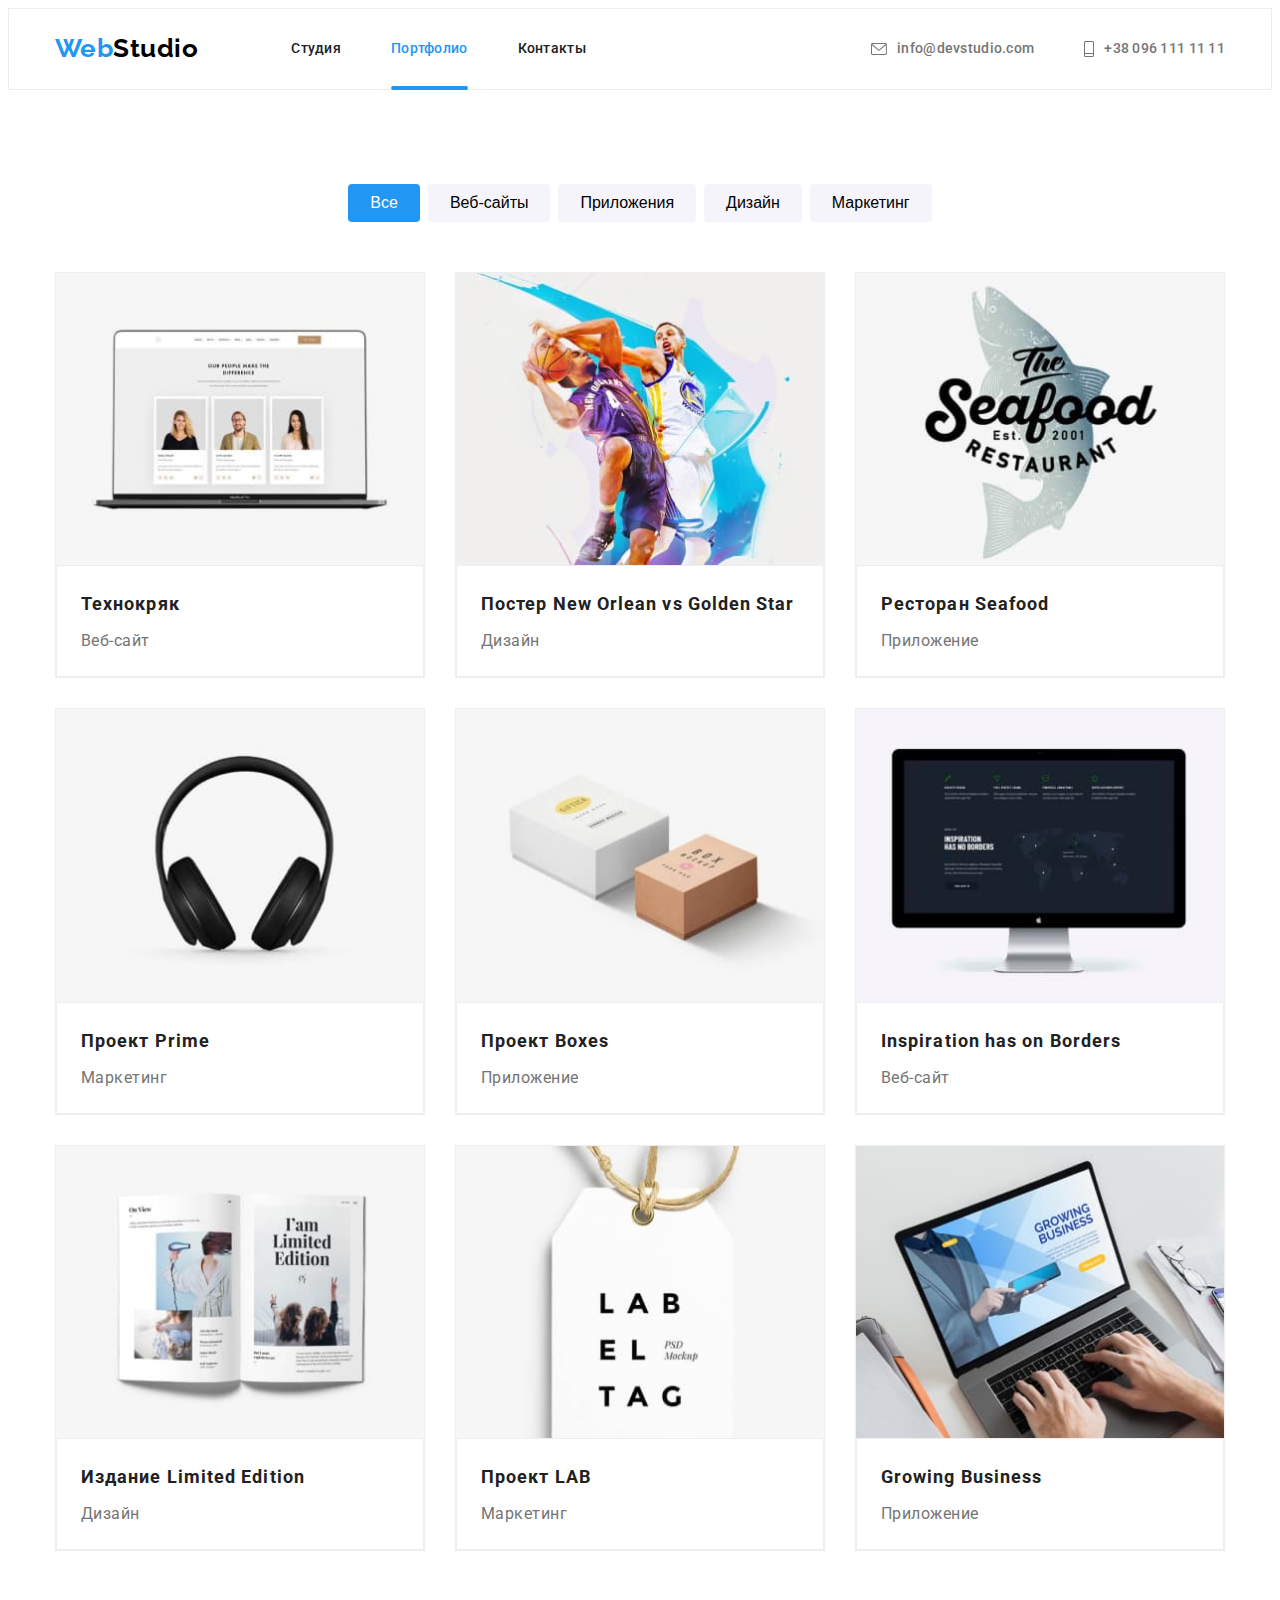
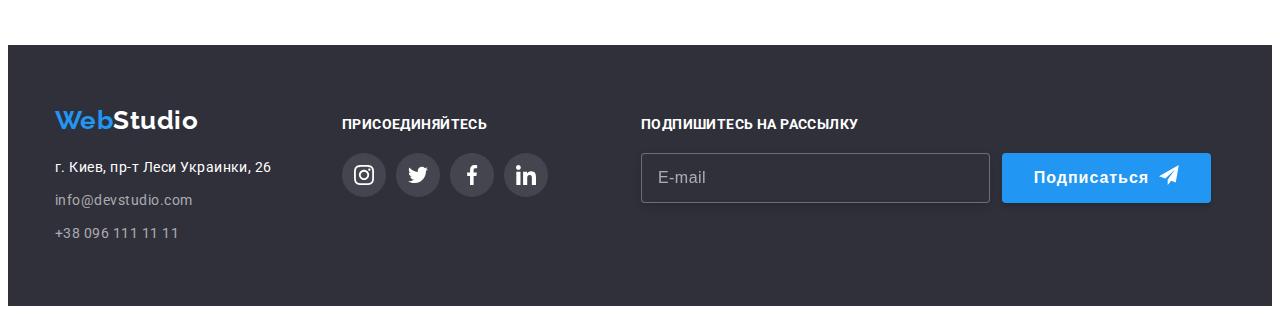
==== commit 8d74d308: "Добавляет изменения" ====
--- a/portfolio.html
+++ b/portfolio.html
@@ -363,25 +363,25 @@
             </li>
           </ul>
         </div>
+
+        <form class="subscribe">
+          <p class="footer-title">подпишитесь на рассылку</p>
+          <div class="form">
+            <input
+              class="input-mail"
+              type="email"
+              name="mail"
+              placeholder="E-mail"
+            />
+            <button class="button" type="submit">
+              Подписаться
+              <svg class="send-icon" width="24" height="24">
+                <use href="./images/icons.svg/send.svg#icon-icon-send"></use>
+              </svg>
+            </button>
+          </div>
+        </form>
       </div>
-
-      <form class="subscribe">
-        <p class="footer-title">подпишитесь на рассылку</p>
-        <div class="form">
-          <input
-            class="input-mail"
-            type="email"
-            name="mail"
-            placeholder="E-mail"
-          />
-          <button class="button" type="submit">
-            Подписаться
-            <svg class="send-icon" width="24" height="24">
-              <use href="./images/icons.svg/send.svg#icon-icon-send"></use>
-            </svg>
-          </button>
-        </div>
-      </form>
     </footer>
   </body>
 </html>
--- a/css/styles.css
+++ b/css/styles.css
@@ -35,10 +35,8 @@
 
 .container {
   width: 1200px;
-  padding-left: 15px;
-  padding-right: 15px;
-  margin-left: auto;
-  margin-right: auto;
+  padding: 0 15px;
+  margin:0 auto;
 }
 
 .list {
@@ -133,6 +131,7 @@
   letter-spacing: 0.02em;
   padding-top: 32px;
   padding-bottom: 32px;
+  transition: color 250ms cubic-bezier(0.4, 0, 0.2, 1);
 }
 
 /* Contact */
@@ -166,6 +165,8 @@
 
   padding-top: 32px;
   padding-bottom: 32px;
+  transition: color 250ms cubic-bezier(0.4, 0, 0.2, 1),
+    fill 250ms cubic-bezier(0.4, 0, 0.2, 1);
 }
 
 .site-nav .link:hover,
@@ -175,8 +176,6 @@
 .site-nav .active-link {
   color: var(--accent-color);
   fill: var(--accent-color);
-  transition: color 250ms cubic-bezier(0.4, 0, 0.2, 1),
-    fill 250ms cubic-bezier(0.4, 0, 0.2, 1);
 }
 
 .link.active-link::after {
@@ -308,6 +307,12 @@
 
 .cross-icon {
   fill: currentColor;
+  transition: fill 250ms cubic-bezier(0.4, 0, 0.2, 1);
+}
+
+.cross-icon:hover,
+.cross-icon:focus {
+  fill: var(--accent-color);
 }
 
 .button-portfolio {
@@ -775,7 +780,6 @@
   height: 92px;
   border: 1px solid #afb1b8;
   border-radius: 4px;
-  padding: 16px 32px;
   transition: fill 250ms cubic-bezier(0.4, 0, 0.2, 1),
     border-color 250ms cubic-bezier(0.4, 0, 0.2, 1);
 }
@@ -898,6 +902,11 @@
   display: flex;
 }
 
+.footer-social {
+  width: 206px;
+  margin-right: 93px;
+}
+
 /* .footer-social-list .item {
   width: 44px;
   height: 44px;
@@ -954,7 +963,7 @@
 
 .subscribe {
   width: 570px;
-  margin-left: 93px;
+  /* margin-left: 93px; */
 }
 
 .subscribe .form {
@@ -1027,7 +1036,7 @@
 
   min-width: 528px;
   min-height: 581px;
-  padding: 8px;
+  padding: 40px;
 
   background-color: var(--primary-white-color);
   box-shadow: 0px 1px 3px rgba(0, 0, 0, 0.12), 0px 1px 1px rgba(0, 0, 0, 0.14),
@@ -1036,9 +1045,6 @@
 }
 
 /* Form styles */
-.user-form {
-  padding: 40px;
-}
 
 .caption-form {
   color: var(--title-text-color);
@@ -1124,13 +1130,19 @@
 .check-form {
   display: inline-flex;
   margin-right: 7px;
+  cursor: pointer;
 }
 
 .agree-form {
+  display: flex;
+  align-items: center;
+  justify-content: center;
+
   font-size: 14px;
   line-height: 1.71;
   letter-spacing: 0.03em;
   color: var(--primary-text-color);
+  
 }
 
 .check-icon {
@@ -1139,7 +1151,6 @@
 
   border: 2px solid var(--title-text-color);
   border-radius: 2px;
-  cursor: pointer;
   margin-right: 7px;
 
   transition: background-color 250ms cubic-bezier(0.4, 0, 0.2, 1),
